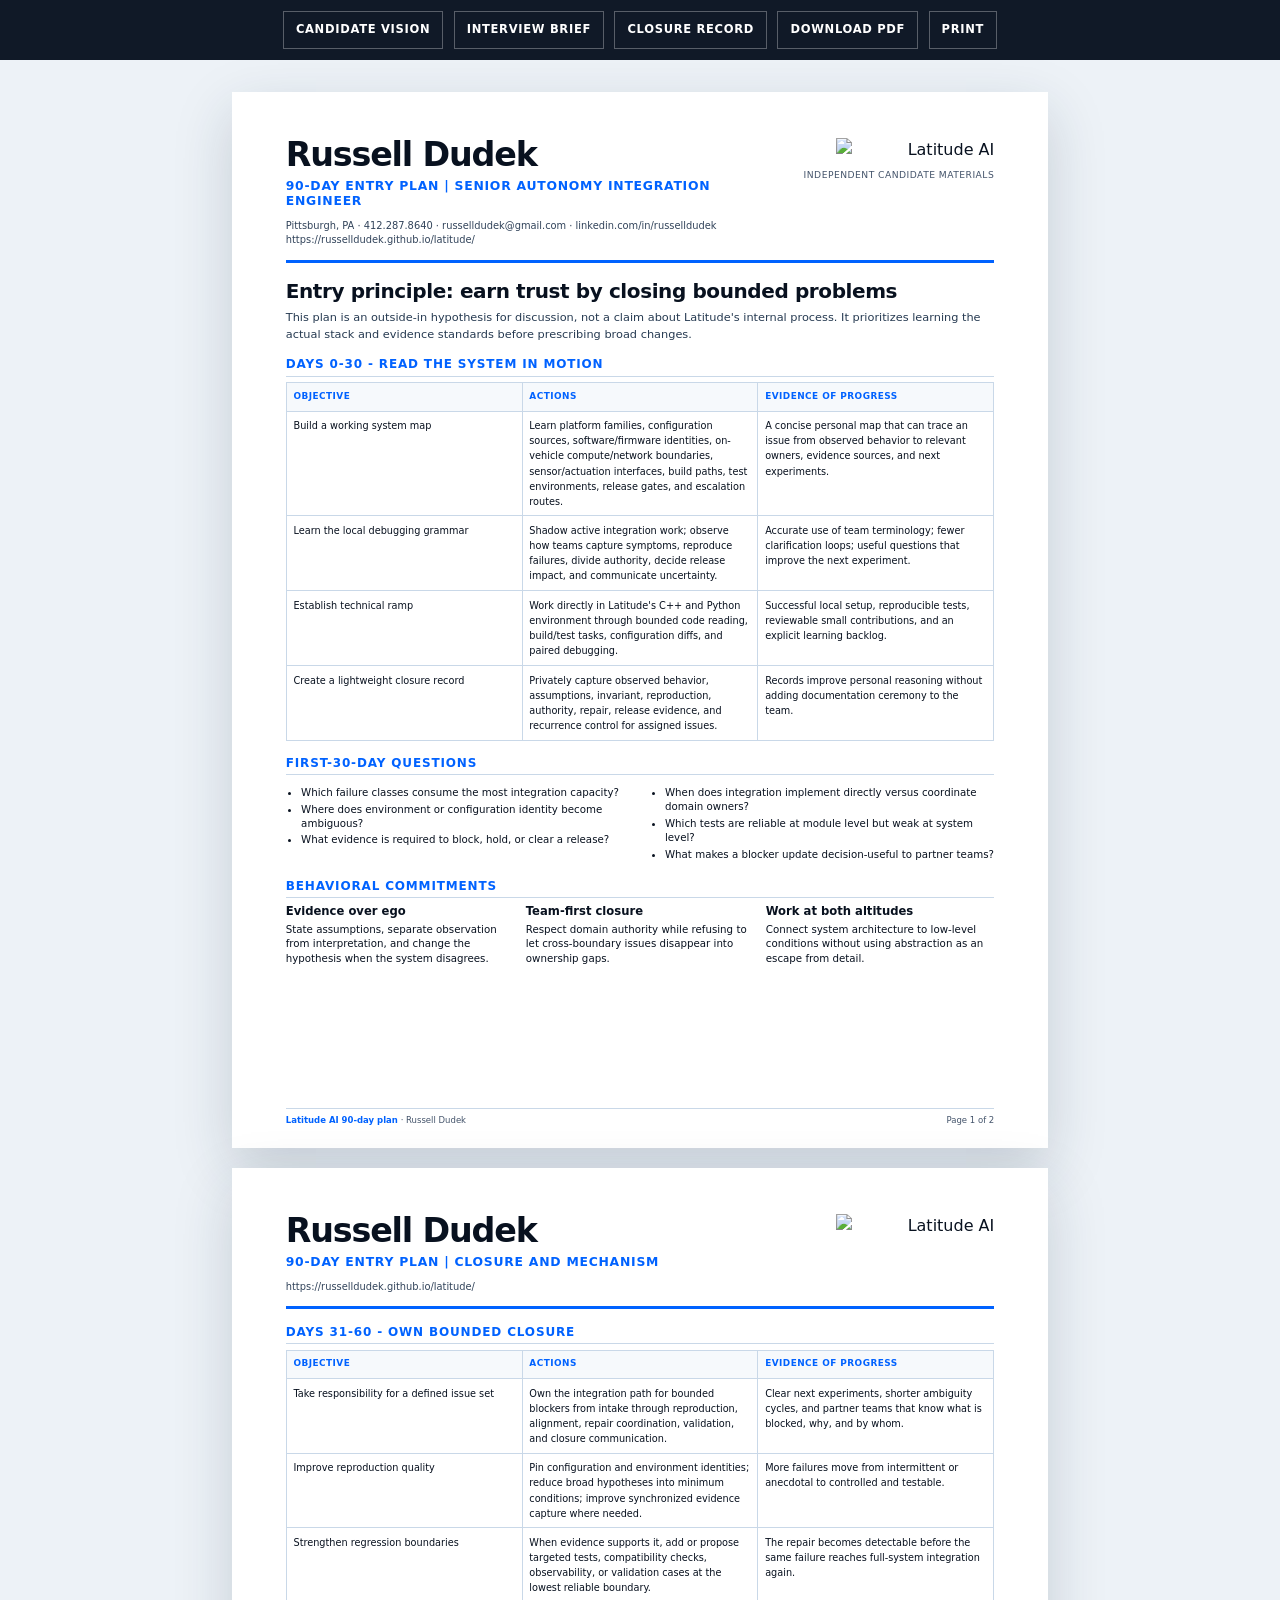
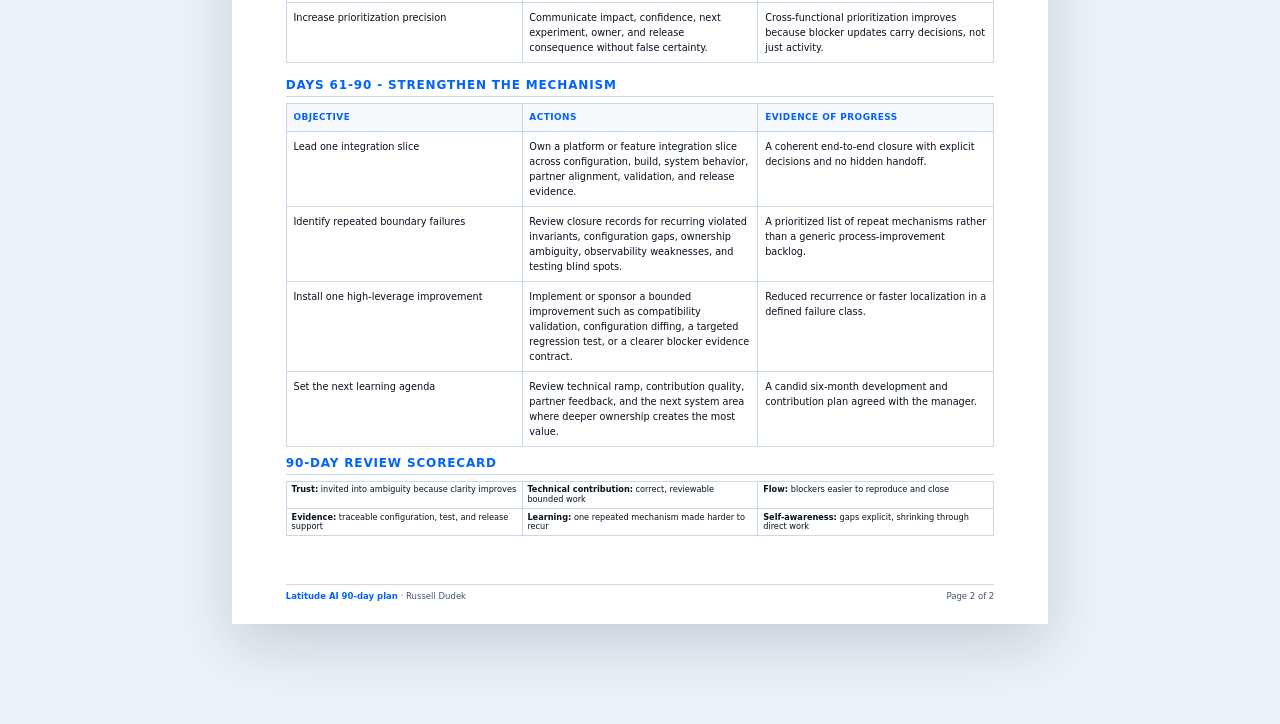
==== 90-day-plan.html @ 0aa6b128 "Add 90-day entry plan route" ====
<!doctype html><html lang="en"><head><meta charset="utf-8"><meta name="viewport" content="width=device-width,initial-scale=1"><meta name="description" content="Russell Dudek 90-day entry plan for Latitude AI Senior Autonomy Integration Engineer."><title>Russell Dudek | Latitude AI 90-Day Plan</title><style>body{margin:0;min-height:100vh;display:grid;place-items:center;background:#08111f;color:#fff;font:16px/1.6 Arial,sans-serif}main{width:min(720px,84vw)}p{color:#63defe;font-weight:700;letter-spacing:.12em;text-transform:uppercase}h1{font-size:clamp(2.4rem,8vw,5rem);line-height:.98;margin:.2em 0}small{color:#b9c8db}</style></head><body><main aria-live="polite"><p>Latitude AI candidate materials</p><h1>90-day entry plan</h1><small>Assembling the verified two-page source...</small></main><script src="loader.js" data-page="90-day-plan.html"></script></body></html>
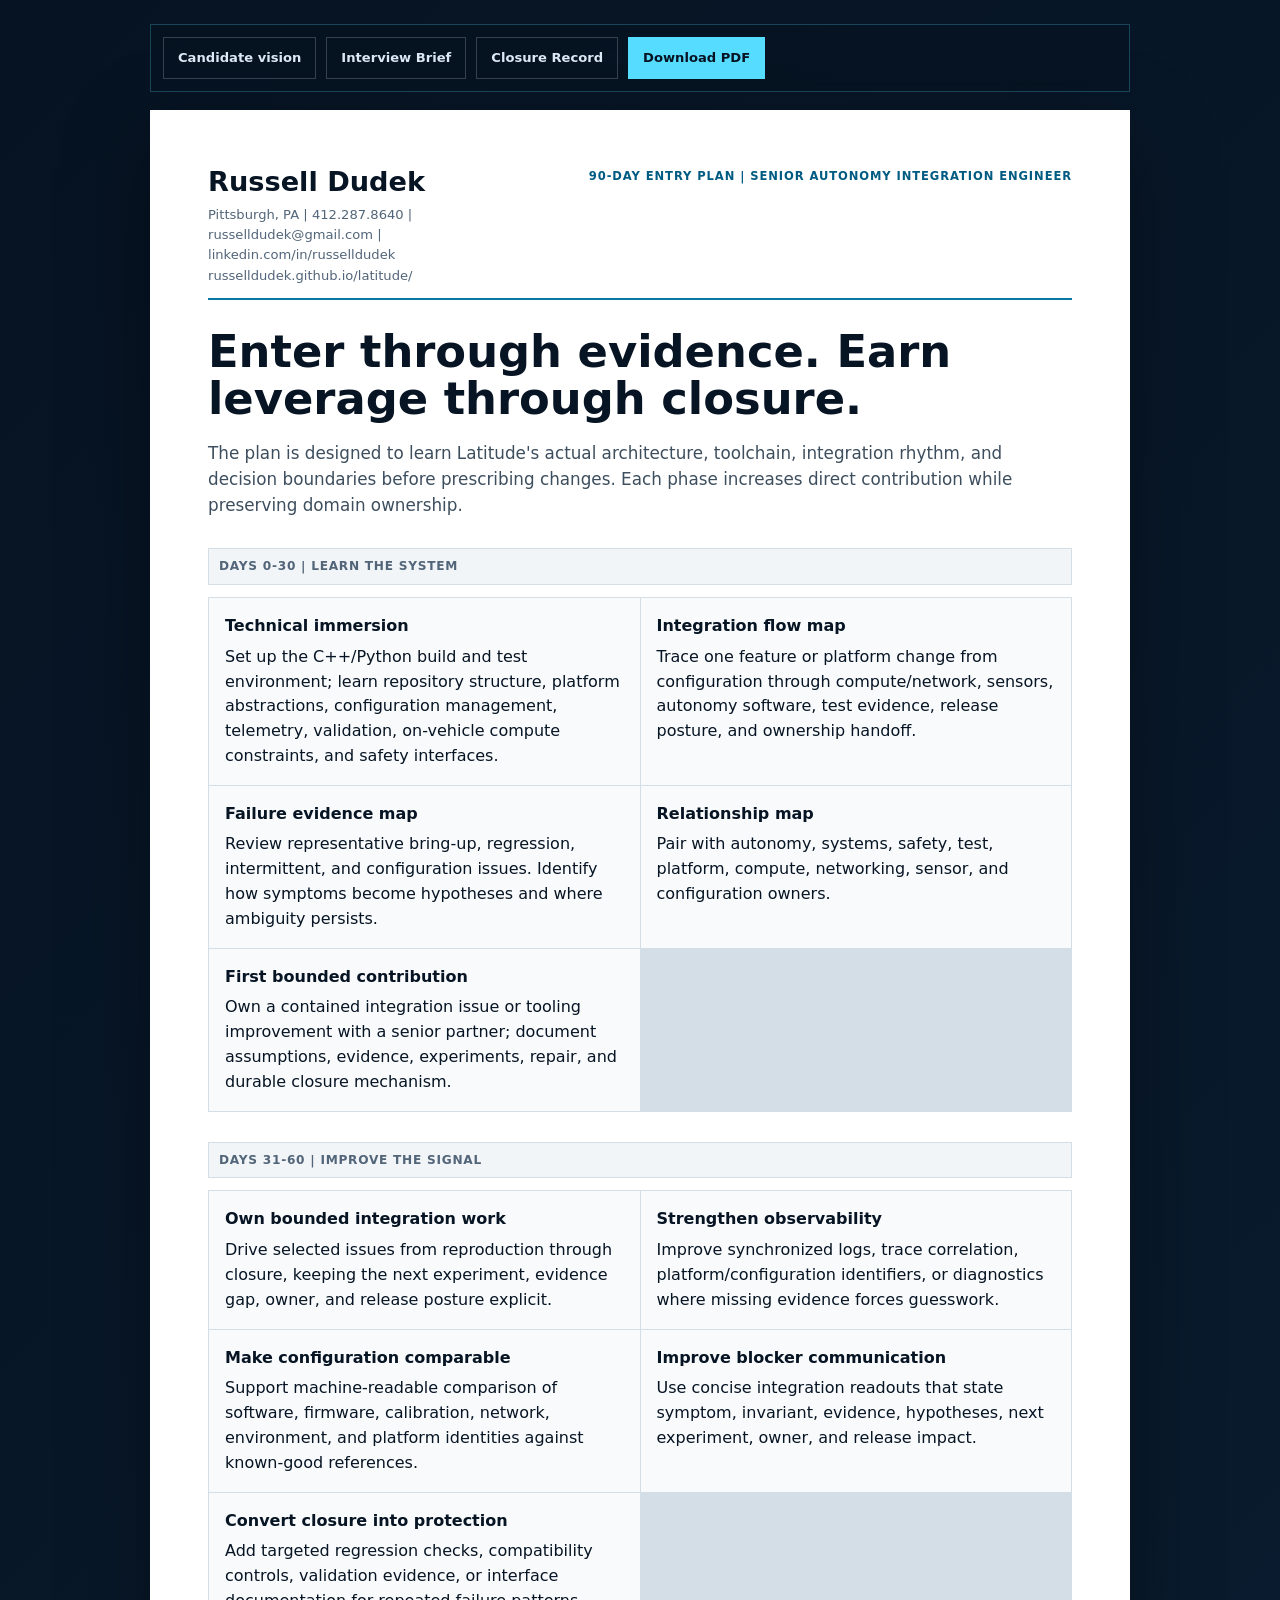
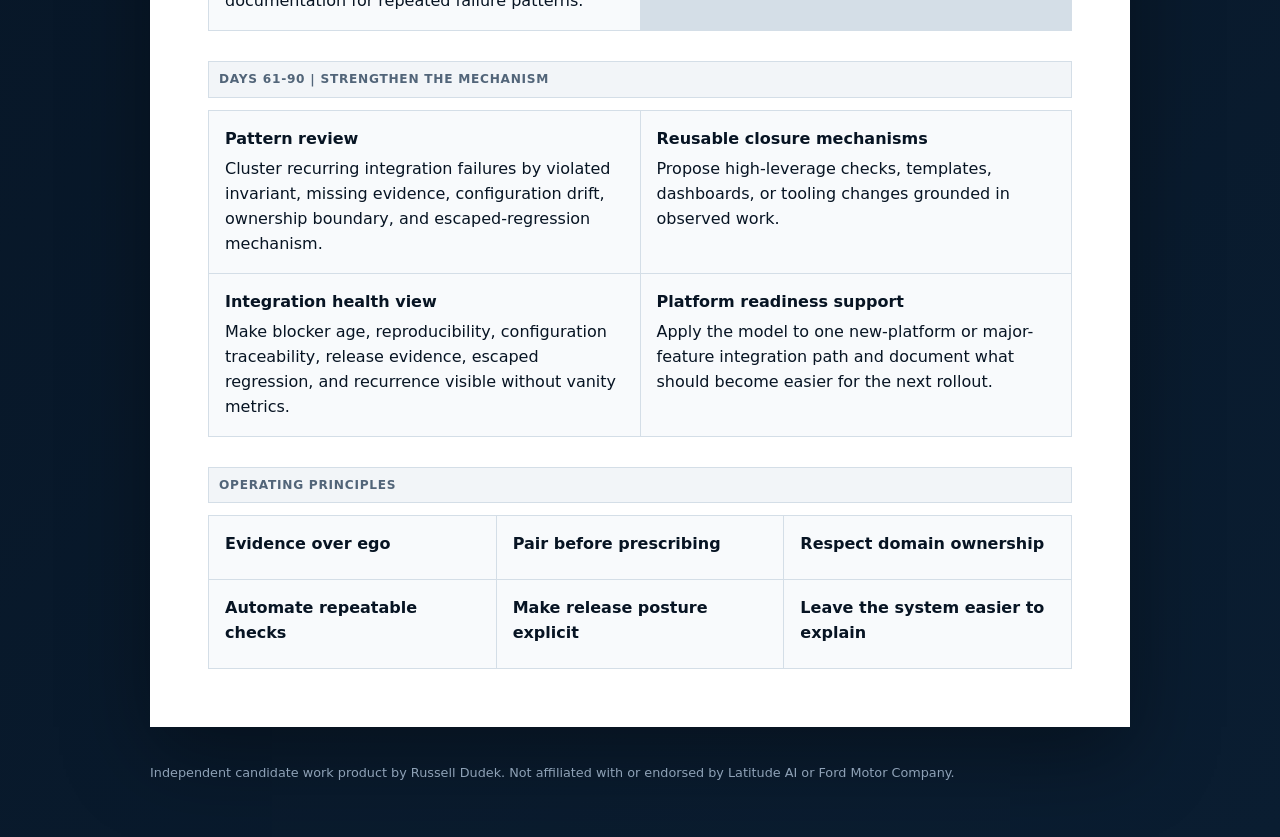
==== commit ca52d6ab: "Fix PDF rendering and direct downloads" ====
--- a/90-day-plan.html
+++ b/90-day-plan.html
@@ -1 +1,11 @@
-<!doctype html><html lang="en"><head><meta charset="utf-8"><meta name="viewport" content="width=device-width,initial-scale=1"><meta name="description" content="Russell Dudek 90-day entry plan for Latitude AI Senior Autonomy Integration Engineer."><title>Russell Dudek | Latitude AI 90-Day Plan</title><style>body{margin:0;min-height:100vh;display:grid;place-items:center;background:#08111f;color:#fff;font:16px/1.6 Arial,sans-serif}main{width:min(720px,84vw)}p{color:#63defe;font-weight:700;letter-spacing:.12em;text-transform:uppercase}h1{font-size:clamp(2.4rem,8vw,5rem);line-height:.98;margin:.2em 0}small{color:#b9c8db}</style></head><body><main aria-live="polite"><p>Latitude AI candidate materials</p><h1>90-day entry plan</h1><small>Assembling the verified two-page source...</small></main><script src="loader.js" data-page="90-day-plan.html"></script></body></html>+<!doctype html><html lang="en"><head><meta charset="utf-8"><meta name="viewport" content="width=device-width,initial-scale=1"><meta name="description" content="Russell Dudek | Latitude AI 90-Day Entry Plan"><title>Russell Dudek | Latitude AI 90-Day Entry Plan</title><link rel="stylesheet" href="document.css"></head><body><nav class="actions" aria-label="Document actions"><a href="index.html">Candidate vision</a><a href="interview-brief.html">Interview Brief</a><a href="integration-closure-record.html">Closure Record</a><a class="primary" href="docs/Russell-Dudek-Latitude-AI-90-Day-Plan.pdf" download="Russell-Dudek-Latitude-AI-90-Day-Plan.pdf">Download PDF</a></nav><main class="sheet"><header class="doc-head"><div><h1>Russell Dudek</h1><div class="identity">Pittsburgh, PA | 412.287.8640 | russelldudek@gmail.com | linkedin.com/in/russelldudek<br>russelldudek.github.io/latitude/</div></div><div class="doc-label">90-Day Entry Plan | Senior Autonomy Integration Engineer</div></header>
+<h2>Enter through evidence. Earn leverage through closure.</h2>
+<p class="lead">The plan is designed to learn Latitude's actual architecture, toolchain, integration rhythm, and decision boundaries before prescribing changes. Each phase increases direct contribution while preserving domain ownership.</p>
+<div class="section-label">Days 0-30 | Learn the system</div>
+<div class="grid two"><div class="card"><b>Technical immersion</b>Set up the C++/Python build and test environment; learn repository structure, platform abstractions, configuration management, telemetry, validation, on-vehicle compute constraints, and safety interfaces.</div><div class="card"><b>Integration flow map</b>Trace one feature or platform change from configuration through compute/network, sensors, autonomy software, test evidence, release posture, and ownership handoff.</div><div class="card"><b>Failure evidence map</b>Review representative bring-up, regression, intermittent, and configuration issues. Identify how symptoms become hypotheses and where ambiguity persists.</div><div class="card"><b>Relationship map</b>Pair with autonomy, systems, safety, test, platform, compute, networking, sensor, and configuration owners.</div><div class="card"><b>First bounded contribution</b>Own a contained integration issue or tooling improvement with a senior partner; document assumptions, evidence, experiments, repair, and durable closure mechanism.</div></div>
+<div class="section-label">Days 31-60 | Improve the signal</div>
+<div class="grid two"><div class="card"><b>Own bounded integration work</b>Drive selected issues from reproduction through closure, keeping the next experiment, evidence gap, owner, and release posture explicit.</div><div class="card"><b>Strengthen observability</b>Improve synchronized logs, trace correlation, platform/configuration identifiers, or diagnostics where missing evidence forces guesswork.</div><div class="card"><b>Make configuration comparable</b>Support machine-readable comparison of software, firmware, calibration, network, environment, and platform identities against known-good references.</div><div class="card"><b>Improve blocker communication</b>Use concise integration readouts that state symptom, invariant, evidence, hypotheses, next experiment, owner, and release impact.</div><div class="card"><b>Convert closure into protection</b>Add targeted regression checks, compatibility controls, validation evidence, or interface documentation for repeated failure patterns.</div></div>
+<div class="section-label">Days 61-90 | Strengthen the mechanism</div>
+<div class="grid two"><div class="card"><b>Pattern review</b>Cluster recurring integration failures by violated invariant, missing evidence, configuration drift, ownership boundary, and escaped-regression mechanism.</div><div class="card"><b>Reusable closure mechanisms</b>Propose high-leverage checks, templates, dashboards, or tooling changes grounded in observed work.</div><div class="card"><b>Integration health view</b>Make blocker age, reproducibility, configuration traceability, release evidence, escaped regression, and recurrence visible without vanity metrics.</div><div class="card"><b>Platform readiness support</b>Apply the model to one new-platform or major-feature integration path and document what should become easier for the next rollout.</div></div>
+<div class="section-label">Operating principles</div><div class="grid three"><div class="card"><b>Evidence over ego</b></div><div class="card"><b>Pair before prescribing</b></div><div class="card"><b>Respect domain ownership</b></div><div class="card"><b>Automate repeatable checks</b></div><div class="card"><b>Make release posture explicit</b></div><div class="card"><b>Leave the system easier to explain</b></div></div>
+</main><footer>Independent candidate work product by Russell Dudek. Not affiliated with or endorsed by Latitude AI or Ford Motor Company.</footer></body></html>
--- a/document.css
+++ b/document.css
@@ -0,0 +1,17 @@
+:root{--navy:#061322;--navy2:#0d3754;--cyan:#55dcff;--ink:#071423;--muted:#526579;--light:#f2f5f8;--line:#d4dee7;--white:#fff}
+*{box-sizing:border-box}html{background:#071727;scroll-behavior:smooth}body{margin:0;color:var(--ink);font-family:Inter,ui-sans-serif,system-ui,-apple-system,BlinkMacSystemFont,"Segoe UI",sans-serif;line-height:1.55;background:linear-gradient(135deg,#061322,#0a1d31);padding:24px}
+.actions{position:sticky;top:0;z-index:10;width:min(980px,100%);margin:0 auto 18px;display:flex;gap:10px;flex-wrap:wrap;padding:12px;background:rgba(6,19,34,.95);border:1px solid rgba(85,220,255,.25);backdrop-filter:blur(12px)}
+.actions a{color:#dce9f5;text-decoration:none;padding:10px 14px;border:1px solid rgba(255,255,255,.2);font-weight:750;font-size:.82rem}
+.actions a.primary{background:var(--cyan);color:var(--navy);border-color:var(--cyan)}.actions a:hover,.actions a:focus-visible{border-color:var(--cyan);outline:none}
+.sheet{width:min(980px,100%);margin:0 auto 24px;background:#fff;padding:clamp(26px,5vw,58px);box-shadow:0 28px 80px rgba(0,0,0,.35)}
+.doc-head{display:grid;grid-template-columns:1fr auto;gap:20px;border-bottom:2px solid #0877a3;padding-bottom:12px;margin-bottom:28px}.doc-head h1{font-size:1.7rem;line-height:1;margin:0 0 9px}.identity{font-size:.82rem;color:var(--muted)}.doc-label{font-size:.72rem;font-weight:850;letter-spacing:.08em;text-transform:uppercase;color:#005b82;text-align:right}
+h2{font-size:clamp(1.7rem,4vw,2.8rem);line-height:1.05;margin:0 0 18px}h3{margin:0 0 8px}.lead{font-size:1.05rem;color:#3d4e5e}.section-label{margin:30px 0 12px;padding:8px 10px;background:var(--light);border:1px solid var(--line);font-size:.76rem;font-weight:850;letter-spacing:.06em;text-transform:uppercase;color:var(--muted)}
+.grid{display:grid;gap:1px;background:var(--line);border:1px solid var(--line)}.two{grid-template-columns:repeat(2,minmax(0,1fr))}.three{grid-template-columns:repeat(3,minmax(0,1fr))}.four{grid-template-columns:repeat(4,minmax(0,1fr))}
+.card{background:#f8fafc;padding:16px}.card b{display:block;margin-bottom:6px}.role{padding:18px 0;border-bottom:1px solid var(--line)}.role-head{display:flex;justify-content:space-between;gap:20px}.meta{font-size:.82rem;color:var(--muted)}ul{margin:8px 0 0;padding-left:20px}li{margin:6px 0}
+.callout{background:var(--navy);color:white;border:1px solid var(--cyan);padding:22px;margin-top:22px}.callout h3{color:var(--cyan);font-size:.78rem;letter-spacing:.08em;text-transform:uppercase}
+.hero-panel{background:var(--navy);color:white;border:1px solid var(--cyan);padding:28px;display:grid;grid-template-columns:1fr 1fr;gap:30px}.hero-panel h2{font-size:clamp(2.2rem,5vw,4rem);margin:0}.hero-panel p{margin:0;line-height:1.8}
+table{width:100%;border-collapse:collapse;font-size:.88rem}th{background:var(--navy2);color:white;text-align:left;padding:10px}td{border:1px solid var(--line);padding:10px;vertical-align:top}tr:nth-child(even) td{background:var(--light)}
+.quote{background:var(--navy);color:white;border:1px solid var(--cyan);font-weight:850;font-size:1.08rem;padding:20px;margin:20px 0}
+.field{border:1px solid var(--line);padding:16px;margin:12px 0;min-height:96px}.field h3{font-size:.83rem;letter-spacing:.05em;text-transform:uppercase;background:var(--navy2);color:white;margin:-16px -16px 12px;padding:9px 12px}.line{height:24px;border-bottom:1px solid var(--line)}
+.note{font-size:.82rem;color:var(--muted)}footer{width:min(980px,100%);margin:0 auto;color:#8ea1b6;font-size:.8rem;padding:12px 0 30px}
+@media(max-width:760px){body{padding:10px}.sheet{padding:24px}.doc-head,.two,.three,.four,.hero-panel{grid-template-columns:1fr}.doc-label{text-align:left}.role-head{display:block}.actions{position:relative}}
